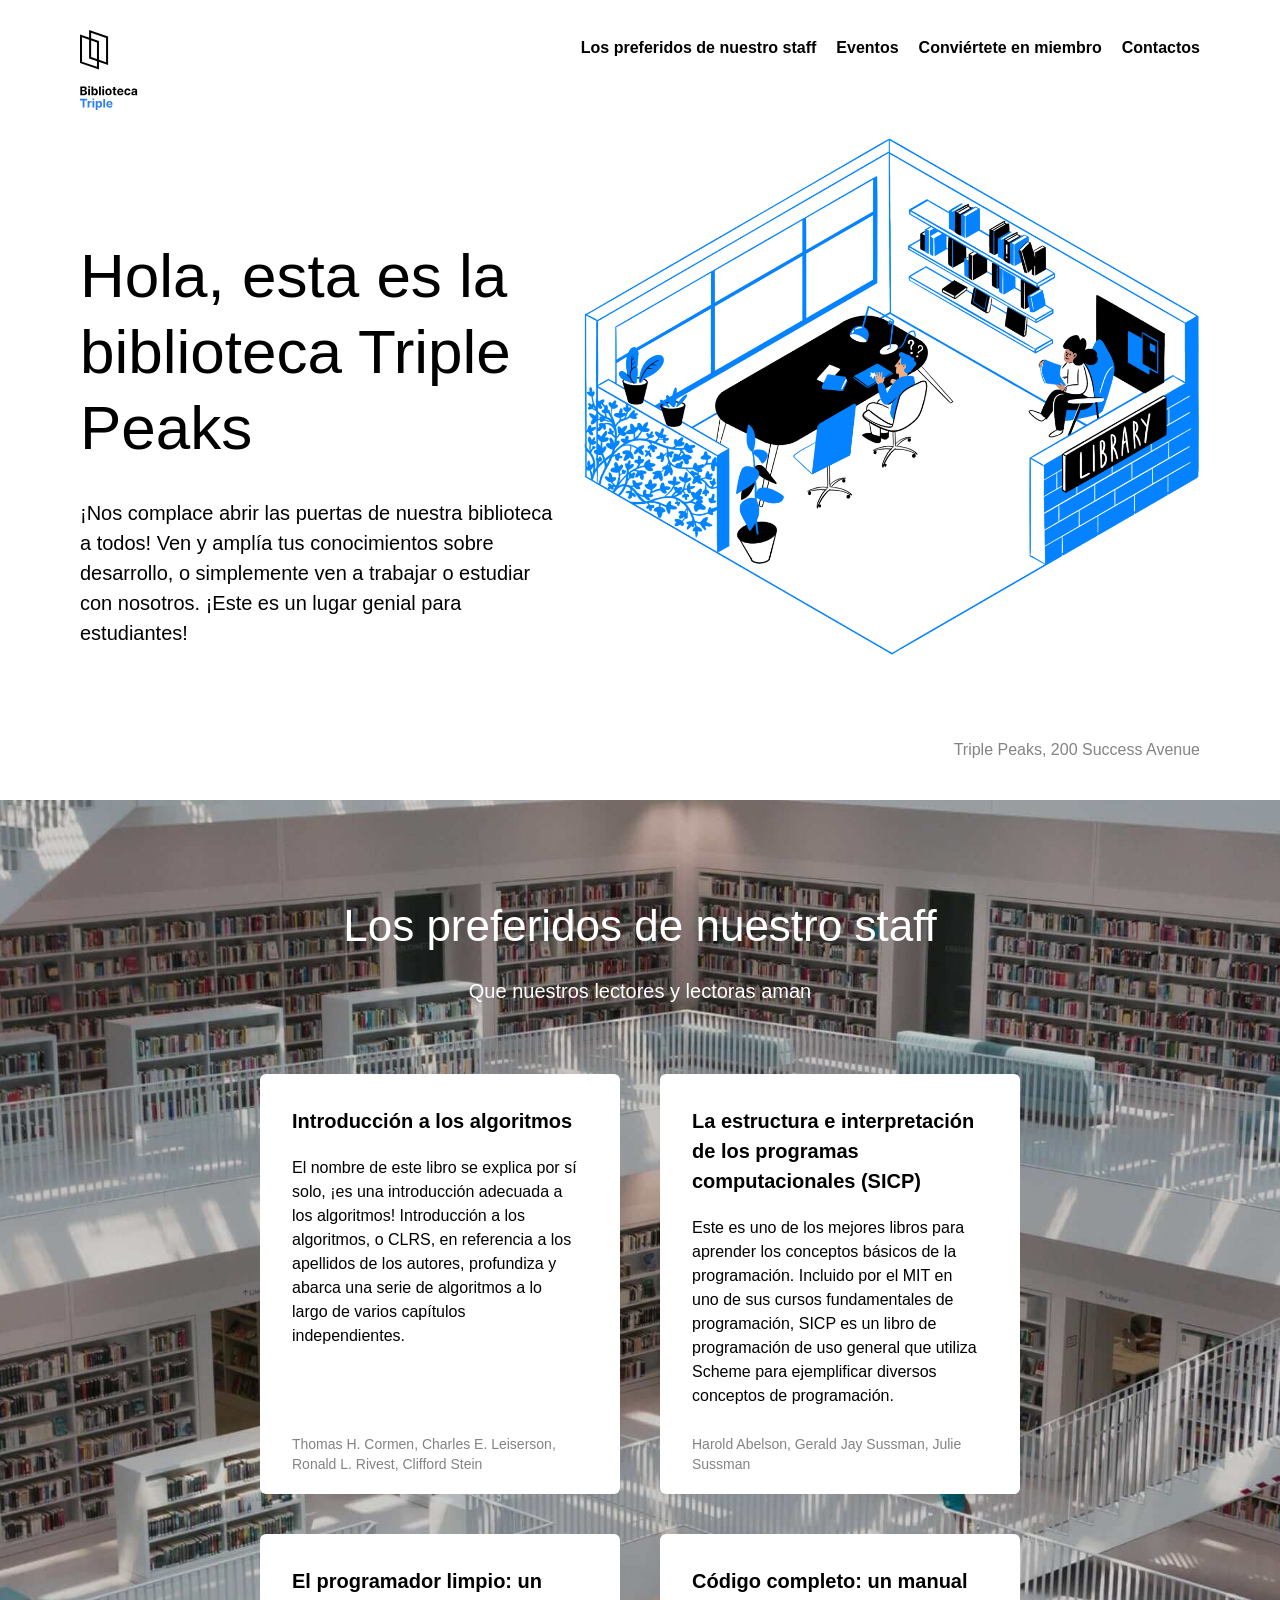
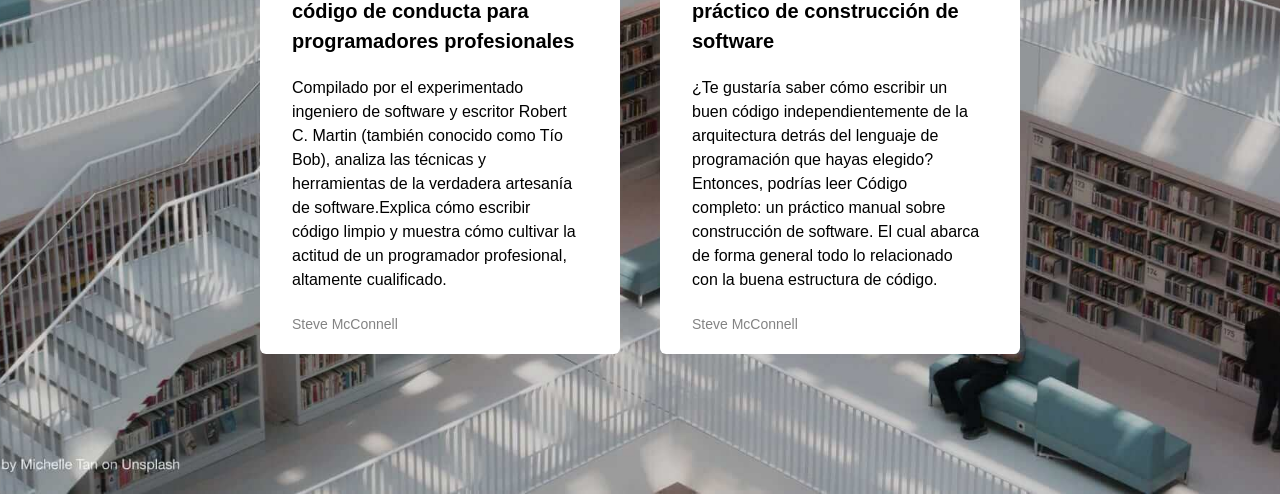
==== index.html @ c28a6a1c "Cambio 31mayo" ====
<!DOCTYPE html>
<html lang="es">
  <head>
    <meta charset="UTF-8" />
    <meta name="viewport" content="width=device-width, initial-scale=1.0" />
    <title>Triple Peaks Library</title>
    <link rel="shortcut icon" href="favicon.ico" />
    <link rel="stylesheet" href="./vendor/normalize.css" />
    <link rel="stylesheet" href="./styles/style.css" />
  </head>

  <body>
    <div class="page">
      <header class="header">
        <nav class="nav">
          <img
            src="./images/logo.svg"
            alt="Triple Peaks Library Logo"
            class="nav__logo"
          />
          <ul class="nav__links">
            <li>
              <a class="nav__link" href="#staff"
                >Los preferidos de nuestro staff</a
              >
            </li>
            <li>
              <a class="nav__link">Eventos</a>
            </li>
            <li>
              <a class="nav__link">Conviértete en miembro</a>
            </li>
            <li>
              <a class="nav__link">Contactos</a>
            </li>
          </ul>
        </nav>
        <div class="header__content">
          <div>
            <h1 class="header__title">
              Hola, esta es la biblioteca Triple Peaks
            </h1>
            <p class="header__description">
              ¡Nos complace abrir las puertas de nuestra biblioteca a todos! Ven
              y amplía tus conocimientos sobre desarrollo, o simplemente ven a
              trabajar o estudiar con nosotros. ¡Este es un lugar genial para
              estudiantes!
            </p>
          </div>

          <img
            src="./images/inside_the_library.png"
            alt="Illustration 'Inside the library'"
            class="header__image"
          />
        </div>
        <div class="header__footer">
          <p class="header__address">Triple Peaks, 200 Success Avenue</p>
        </div>
      </header>
      <main class="content">
        <section class="staff" id="staff">
          <h2 class="staff__title">Los preferidos de nuestro staff</h2>
          <p class="staff__subtitle">Que nuestros lectores y lectoras aman</p>
          <ul class="staff__cards">
            <li class="card">
              <div class="card__content">
                <h3 class="card__title">Introducción a los algoritmos</h3>
                <p class="card__text">
                  El nombre de este libro se explica por sí solo, ¡es una
                  introducción adecuada a los algoritmos! Introducción a los
                  algoritmos, o CLRS, en referencia a los apellidos de los
                  autores, profundiza y abarca una serie de algoritmos a lo
                  largo de varios capítulos independientes.
                </p>
                <p class="card__footer">
                  Thomas H. Cormen, Charles E. Leiserson, Ronald L. Rivest,
                  Clifford Stein
                </p>
              </div>
            </li>
            <li class="card">
              <div class="card__content">
                <h3 class="card__title">
                  La estructura e interpretación de los programas
                  computacionales (SICP)
                </h3>
                <p class="card__text">
                  Este es uno de los mejores libros para aprender los conceptos
                  básicos de la programación. Incluido por el MIT en uno de sus
                  cursos fundamentales de programación, SICP es un libro de
                  programación de uso general que utiliza Scheme para
                  ejemplificar diversos conceptos de programación.
                </p>
                <p class="card__footer">
                  Harold Abelson, Gerald Jay Sussman, Julie Sussman
                </p>
              </div>
            </li>
            <li class="card">
              <div class="card__content">
                <h3 class="card__title">
                  El programador limpio: un código de conducta para
                  programadores profesionales
                </h3>
                <p class="card__text">
                  Compilado por el experimentado ingeniero de software y
                  escritor Robert C. Martin (también conocido como Tío Bob),
                  analiza las técnicas y herramientas de la verdadera artesanía
                  de software.Explica cómo escribir código limpio y muestra cómo
                  cultivar la actitud de un programador profesional, altamente
                  cualificado.
                </p>
                <p class="card__footer">Steve McConnell</p>
              </div>
            </li>
            <li class="card">
              <div class="card__content">
                <h3 class="card__title">
                  Código completo: un manual práctico de construcción de
                  software
                </h3>
                <p class="card__text">
                  ¿Te gustaría saber cómo escribir un buen código
                  independientemente de la arquitectura detrás del lenguaje de
                  programación que hayas elegido? Entonces, podrías leer Código
                  completo: un práctico manual sobre construcción de software.
                  El cual abarca de forma general todo lo relacionado con la
                  buena estructura de código.
                </p>
                <p class="card__footer">Steve McConnell</p>
              </div>
            </li>
          </ul>
        </section>
      </main>
    </div>
  </body>
</html>
---- styles/style.css ----
.page {
  min-width: 1100px;
  max-width: 1600px;
  margin: 0 auto;
  font-family: Arial, sans-serif;
  font-size: 16px;
  line-height: 20px;
}

.header {
  display: flex;
  flex-direction: column;
  height: 100vh;
  min-height: 720px;
  max-height: 800px;
  padding: 30px 80px 40px;
  position: relative;
  box-sizing: border-box;
}

.nav {
  display: flex;
  justify-content: space-between;
}

.nav__logo {
  display: block;
  width: 58px;
  height: 80px;
}

.nav__links {
  display: flex;
  column-gap: 20px;
  list-style-type: none;
  margin: 8px 0 0;
  padding: 0;
}

.nav__link {
  color: #000000;
  text-decoration: none;
  font-weight: bold;
}

.header__content {
  display: flex;
  justify-content: space-between;
}

.header__title {
  font-size: 62px;
  line-height: 76px;
  font-weight: 500;
  max-width: 635px;
  margin: 128px 0 0;
}

.header__description {
  font-size: 20px;
  line-height: 30px;
  max-width: 515px;
  margin: 32px 0 0;
}

.header__image {
  max-width: 636px;
  object-fit: cover;
}

.header__footer {
  margin-top: auto;
  width: 100%;
  display: flex;
  align-items: center;
  justify-content: flex-end;
  box-sizing: border-box;
}

.header__link {
  color: #2f80ed;
  text-decoration: none;
}

.header__address {
  margin: 0;
  color: #838383;
}

.staff {
  box-sizing: border-box;
  padding: 100px 100px 140px 100px;
  margin: 0 auto;
  background-image: url("../images/staff_picks_background.jpg");
  background-repeat: no-repeat;
  background-size: cover;
  background-position: center;
  display: flex;
  flex-direction: column;
  align-items: center;
}

.staff__title {
  font-size: 44px;
  line-height: 52px;
  font-weight: 400;
  color: #fff;
  margin: 0 0 24px;
}

.staff__subtitle {
  font-size: 20px;
  line-height: 30px;
  color: #fff;
  margin: 0;
}

.staff__cards {
  max-width: 760px;
  margin: 68px auto 0;
  padding: 0;
  list-style-type: none;
  display: flex;
  flex-wrap: wrap;
  justify-content: center;
  gap: 40px;
}

.card {
  width: 360px;
  height: 420px;
  background-color: #fff;
  border-radius: 6px;
  padding: 32px 40px 20px 32px;
  box-sizing: border-box;
}

.card__content {
  display: flex;
  flex-direction: column;
  height: 100%;
}

.card__title {
  font-size: 20px;
  line-height: 30px;
  font-weight: 700;
  margin: 0;
}

.card__text {
  font-size: 16px;
  line-height: 24px;
  margin: 20px 0 0;
}

.card__footer {
  font-size: 14px;
  line-height: 20px;
  margin: auto 0 0;
  color: #838383;
}
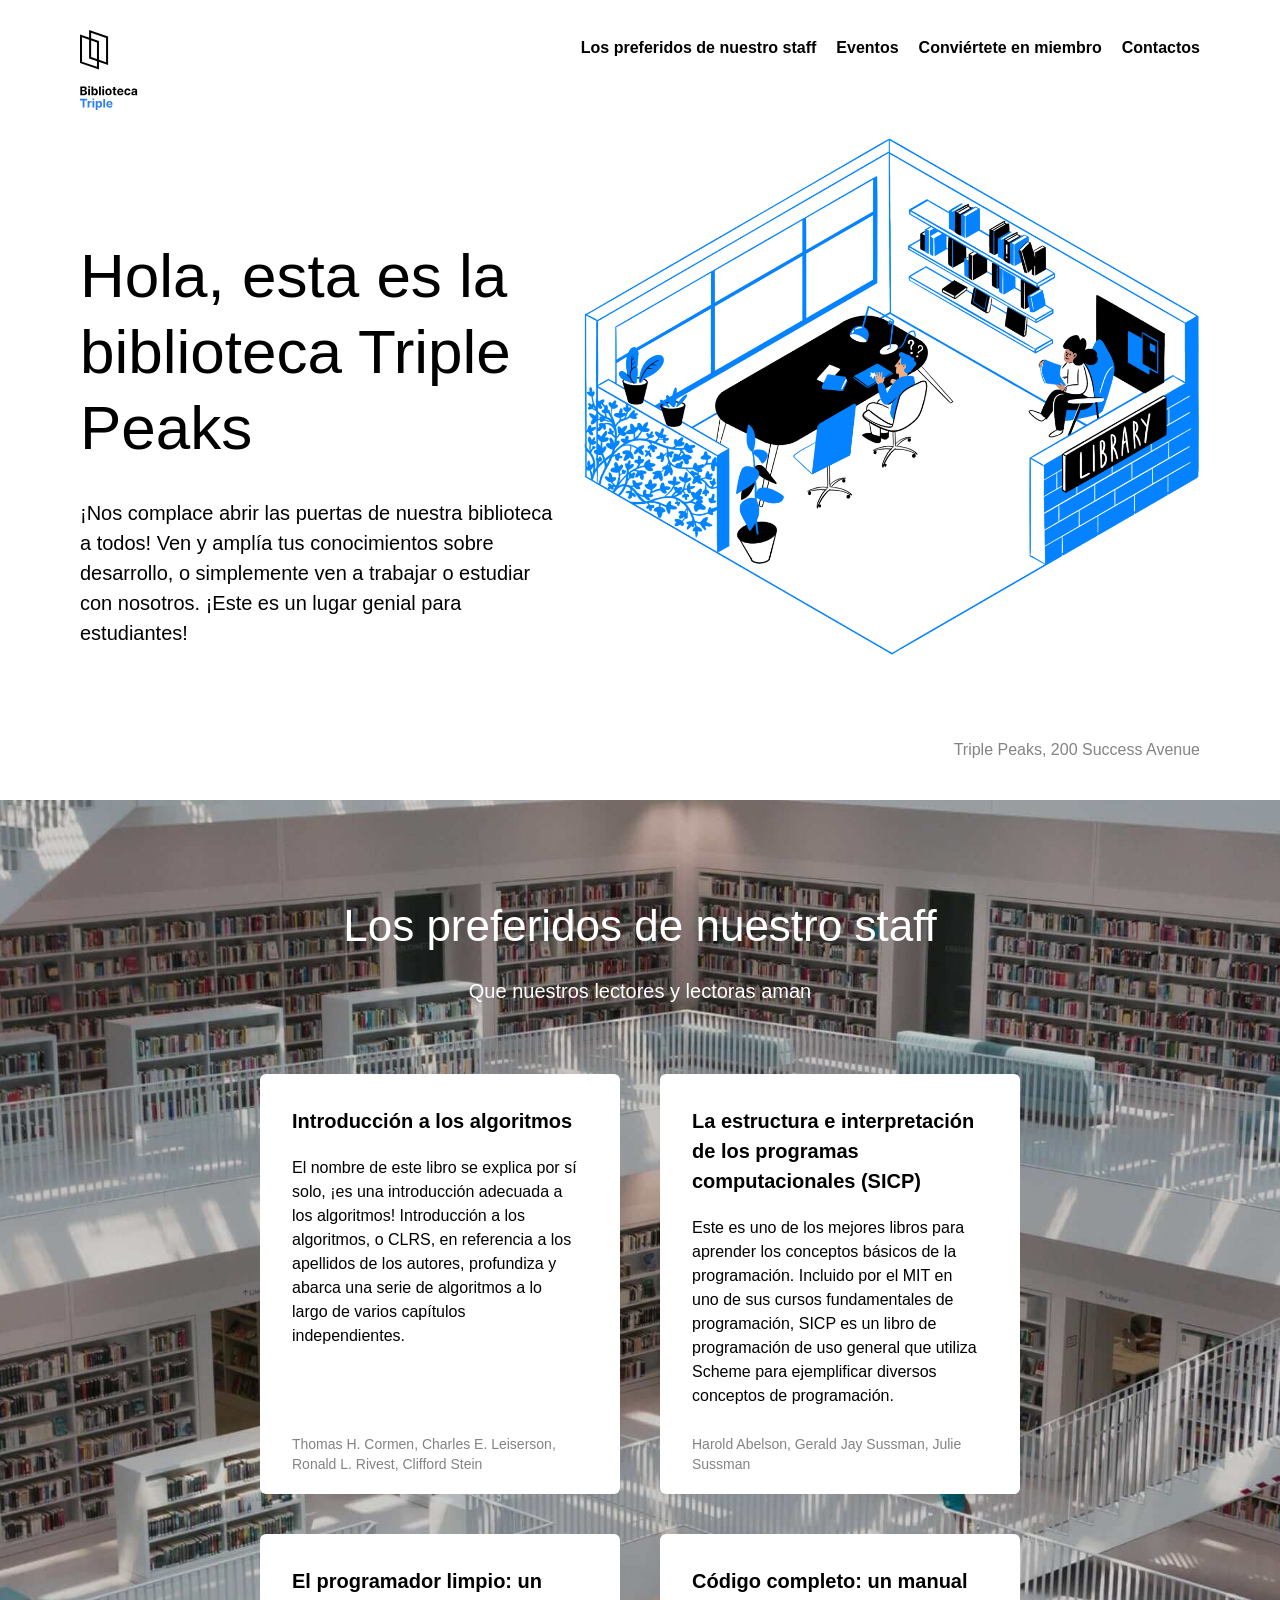
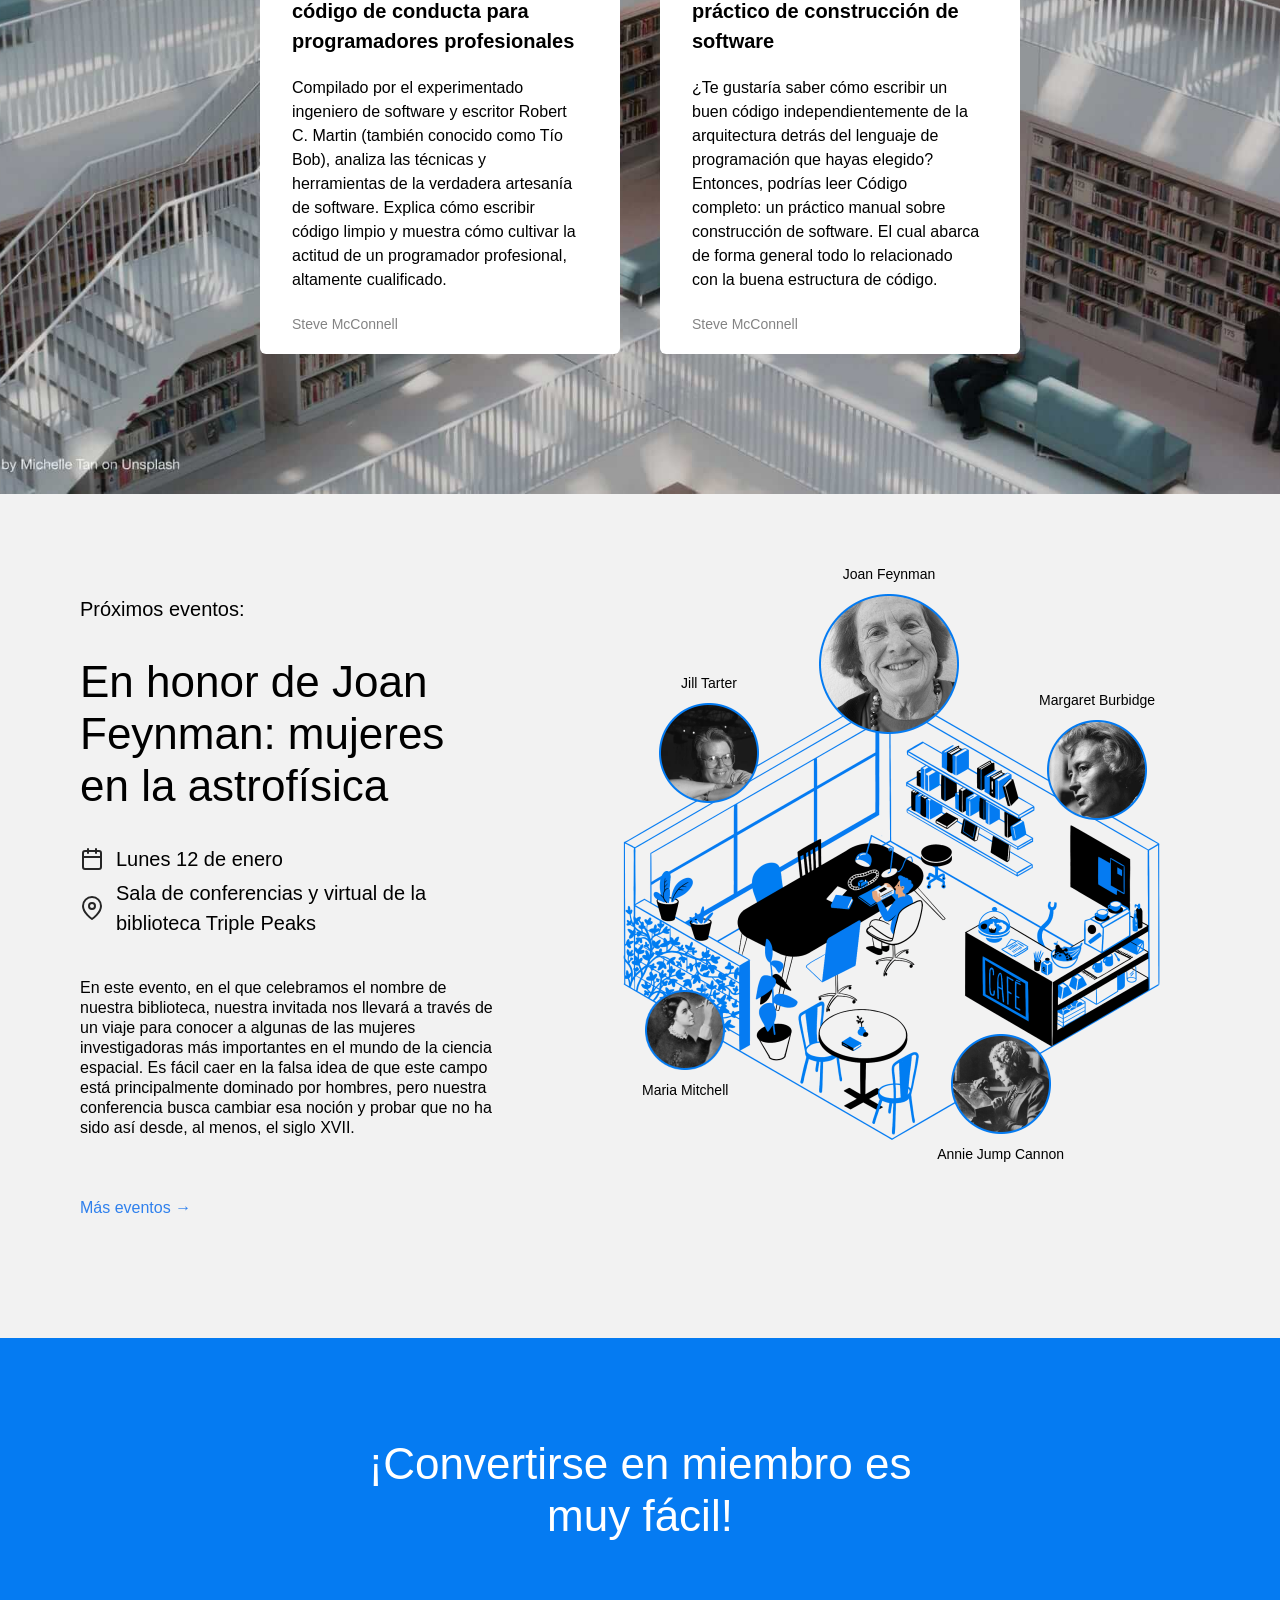
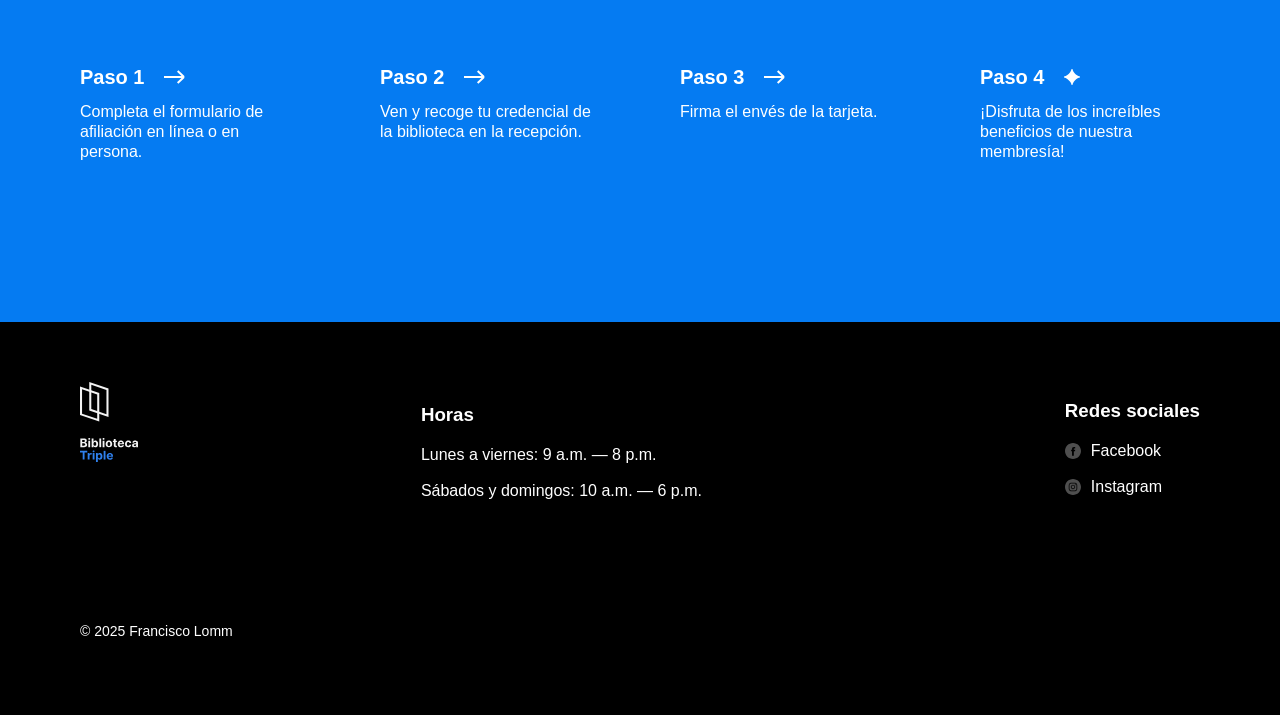
==== commit 109ac8c0: "nueva actualizacion de mi proyecto" ====
--- a/index.html
+++ b/index.html
@@ -25,13 +25,13 @@
               >
             </li>
             <li>
-              <a class="nav__link">Eventos</a>
+              <a class="nav__link" href="#events">Eventos</a>
             </li>
             <li>
-              <a class="nav__link">Conviértete en miembro</a>
+              <a class="nav__link" href="#members">Conviértete en miembro</a>
             </li>
             <li>
-              <a class="nav__link">Contactos</a>
+              <a class="nav__link" href="#contact">Contactos</a>
             </li>
           </ul>
         </nav>
@@ -47,7 +47,6 @@
               estudiantes!
             </p>
           </div>
-
           <img
             src="./images/inside_the_library.png"
             alt="Illustration 'Inside the library'"
@@ -107,9 +106,9 @@
                   Compilado por el experimentado ingeniero de software y
                   escritor Robert C. Martin (también conocido como Tío Bob),
                   analiza las técnicas y herramientas de la verdadera artesanía
-                  de software.Explica cómo escribir código limpio y muestra cómo
-                  cultivar la actitud de un programador profesional, altamente
-                  cualificado.
+                  de software. Explica cómo escribir código limpio y muestra
+                  cómo cultivar la actitud de un programador profesional,
+                  altamente cualificado.
                 </p>
                 <p class="card__footer">Steve McConnell</p>
               </div>
@@ -133,6 +132,198 @@
             </li>
           </ul>
         </section>
+
+        <section class="events" id="events">
+          <div class="events__content">
+            <h2 class="events__heading">Próximos eventos:</h2>
+            <h3 class="events__title">
+              En honor de Joan Feynman: mujeres en la astrofísica
+            </h3>
+            <div class="event-info events__info-section">
+              <div class="event-info__item">
+                <img
+                  src="./images/web_project_3_images/icon_calendar.svg"
+                  alt="Calendar icon"
+                  class="event-info__icon"
+                />
+                <p class="event-info__text">Lunes 12 de enero</p>
+              </div>
+              <div class="event-info__item">
+                <img
+                  src="./images/web_project_3_images/icon_pin.svg"
+                  alt="Pin icon"
+                  class="event-info__icon"
+                />
+                <p class="event-info__text">
+                  Sala de conferencias y virtual de la biblioteca Triple Peaks
+                </p>
+              </div>
+            </div>
+            <p class="events__description">
+              En este evento, en el que celebramos el nombre de nuestra
+              biblioteca, nuestra invitada nos llevará a través de un viaje para
+              conocer a algunas de las mujeres investigadoras más importantes en
+              el mundo de la ciencia espacial. Es fácil caer en la falsa idea de
+              que este campo está principalmente dominado por hombres, pero
+              nuestra conferencia busca cambiar esa noción y probar que no ha
+              sido así desde, al menos, el siglo XVII.
+            </p>
+            <a href="#" class="events__more">Más eventos &rarr;</a>
+          </div>
+
+          <div class="events__cover">
+            <img
+              src="./images/web_project_3_images/cafe.png"
+              alt="Cafe imagen"
+              class="events__image"
+            />
+
+            <div class="person person_name_feynman">
+              <p class="person__caption">Joan Feynman</p>
+              <img
+                src="./images/web_project_3_images/person_feynman.png"
+                alt="Feynman"
+                class="person__image person__image_size_l"
+              />
+            </div>
+
+            <div class="person person_name_burbidge">
+              <p class="person__caption">Margaret Burbidge</p>
+              <img
+                src="./images/web_project_3_images/person_burbidge.png"
+                alt="Burbidge"
+                class="person__image person__image_size_m"
+              />
+            </div>
+
+            <div class="person person_name_cannon">
+              <img
+                src="./images/web_project_3_images/person_cannon.png"
+                alt="Cannon"
+                class="person__image person__image_size_m"
+              />
+              <p class="person__caption">Annie Jump Cannon</p>
+            </div>
+
+            <div class="person person_name_mitchell">
+              <img
+                src="./images/web_project_3_images/person_mitchell.png"
+                alt="Mitchell"
+                class="person__image person__image_size_s"
+              />
+              <p class="person__caption">Maria Mitchell</p>
+            </div>
+
+            <div class="person person_name_tarter">
+              <p class="person__caption">Jill Tarter</p>
+              <img
+                src="./images/web_project_3_images/person_tarter.png"
+                alt="Tarter"
+                class="person__image person__image_size_m"
+              />
+            </div>
+          </div>
+        </section>
+        <section class="membership" id="members">
+          <h2 class="membership__title">
+            ¡Convertirse en miembro es muy fácil!
+          </h2>
+          <ul class="membership__steps">
+            <li class="step">
+              <h3 class="step__title">
+                Paso 1
+                <img
+                  src="./images/web_project_3_images/icon_step_forward.svg"
+                  alt="icon forward"
+                  class="step__icon"
+                />
+              </h3>
+              <p class="step__description">
+                Completa el formulario de afiliación en línea o en persona.
+              </p>
+            </li>
+            <li class="step">
+              <h3 class="step__title">
+                Paso 2
+                <img
+                  src="./images/web_project_3_images/icon_step_forward.svg"
+                  alt="icon forward"
+                  class="step__icon"
+                />
+              </h3>
+              <p class="step__description">
+                Ven y recoge tu credencial de la biblioteca en la recepción.
+              </p>
+            </li>
+            <li class="step">
+              <h3 class="step__title">
+                Paso 3
+                <img
+                  src="./images/web_project_3_images/icon_step_forward.svg"
+                  alt="icon forward"
+                  class="step__icon"
+                />
+              </h3>
+              <p class="step__description">Firma el envés de la tarjeta.</p>
+            </li>
+            <li class="step">
+              <h3 class="step__title">
+                Paso 4
+                <img
+                  src="./images/web_project_3_images/icon_step_finish.svg"
+                  alt="icon finish"
+                  class="step__icon"
+                />
+              </h3>
+              <p class="step__description">
+                ¡Disfruta de los increíbles beneficios de nuestra membresía!
+              </p>
+            </li>
+          </ul>
+        </section>
+        <section class="footer" id="contact">
+          <div class="footer__columns">
+            <div class="footer__column">
+              <div class="footer__logo">
+                <img
+                  src="images/web_project_3_images/logo_white.svg"
+                  alt="Logo footer"
+                />
+              </div>
+            </div>
+            <div class="footer__column">
+              <div class="footer__column_content_hours">
+                <h3 class="footer__column-heading">Horas</h3>
+                <p>Lunes a viernes: 9 a.m. — 8 p.m.</p>
+                <p>Sábados y domingos: 10 a.m. — 6 p.m.</p>
+              </div>
+            </div>
+            <div class="footer__column">
+              <div class="footer__column_content_social">
+                <h3 class="footer__column-heading">Redes sociales</h3>
+                <ul class="footer__list">
+                  <li class="footer__list-item">
+                    <img
+                      src="./images/web_project_3_images/facebook_white.svg"
+                      class="footer__social-icon"
+                      alt="Facebook"
+                    />
+                    <a href="#" class="footer__column-link">Facebook</a>
+                  </li>
+                  <li class="footer__list-item">
+                    <img
+                      src="./images/web_project_3_images/instagram_white.svg"
+                      class="footer__social-icon"
+                      alt="Instagram"
+                    />
+                    <a href="#" class="footer__column-link">Instagram</a>
+                  </li>
+                </ul>
+              </div>
+            </div>
+          </div>
+          <p class="footer__copyright">© 2025 Francisco Lomm</p>
+        </section>
       </main>
     </div>
   </body>
--- a/styles/style.css
+++ b/styles/style.css
@@ -160,3 +160,245 @@
   margin: auto 0 0;
   color: #838383;
 }
+.events {
+  padding: 100px 0 120px 80px;
+  display: flex;
+  align-items: start;
+  justify-content: space-between;
+  box-sizing: border-box;
+  background-color: #f2f2f2;
+}
+
+.events__content {
+  flex-basis: 580px;
+}
+
+.events__heading {
+  font-size: 20px;
+  font-weight: 500;
+  line-height: 30px;
+  margin: 0;
+}
+
+.events__title {
+  font-size: 44px;
+  font-weight: 500;
+  line-height: 52px;
+  margin: 32px 0 0;
+}
+
+.events__info-section {
+  margin-top: 32px;
+}
+
+.event-info__item {
+  display: flex;
+  align-items: center;
+  margin-bottom: 4px;
+  font-weight: 500;
+}
+
+.event-info__icon {
+  background-repeat: no-repeat;
+  background-position: center;
+  margin-right: 12px;
+  width: 24px;
+  height: 24px;
+}
+
+.event-info__text {
+  font-size: 20px;
+  font-weight: 500;
+  line-height: 30px;
+  margin: 0;
+}
+
+.events__description {
+  margin: 40px 0 60px;
+}
+
+.events__more {
+  color: #2f80ed;
+  text-decoration: none;
+}
+
+.events__cover {
+  flex-grow: 1;
+  flex-shrink: 0;
+  flex-basis: 780px;
+  max-width: 780px;
+  position: relative;
+}
+
+.events__image {
+  max-width: 100%;
+}
+
+.person {
+  position: absolute;
+  display: flex;
+  align-items: center;
+  flex-direction: column;
+  gap: 10px;
+}
+
+.person_name_feynman {
+  top: -30px;
+  left: 319px;
+}
+
+.person_name_burbidge {
+  top: 96px;
+  right: 125px;
+}
+
+.person_name_cannon {
+  right: 216px;
+  bottom: 18px;
+}
+
+.person_name_mitchell {
+  bottom: 82px;
+  left: 142px;
+}
+
+.person_name_tarter {
+  left: 159px;
+  top: 79px;
+}
+
+.person__image {
+  max-width: 100%;
+}
+
+.person__image_size_l {
+  width: 140px;
+}
+
+.person__image_size_m {
+  width: 100px;
+}
+
+.person__image_size_s {
+  width: 80px;
+}
+
+.person__caption {
+  text-align: center;
+  font-size: 14px;
+  margin: 0;
+}
+.membership {
+  padding: 100px 0 140px;
+  background-color: #057bf2;
+  color: #ffffff;
+}
+
+.membership__title {
+  max-width: 574px;
+  margin: 0 auto;
+  text-align: center;
+  font-size: 44px;
+  font-weight: 500;
+  line-height: 52px;
+}
+
+.membership__steps {
+  list-style-type: none;
+  padding: 0;
+  margin: 100px 0 0;
+  display: flex;
+  justify-content: center;
+  gap: 40px;
+  flex-wrap: nowrap;
+  width: 100%;
+}
+
+.step {
+  width: 220px;
+  padding: 20px;
+}
+
+.step__title {
+  margin: 0;
+  font-size: 20px;
+  line-height: 30px;
+  font-weight: 700;
+  display: flex;
+  align-items: center;
+}
+
+.step__icon {
+  margin-left: 20px;
+}
+
+.step__description {
+  margin: 10px 0 0;
+}
+
+.footer {
+  background-color: #000000;
+  color: white;
+  padding: 60px 80px;
+}
+.footer__columns {
+  display: flex;
+  justify-content: space-between;
+  align-items: flex-start;
+  gap: auto;
+}
+
+.footer__column {
+  display: flex;
+  flex-direction: column;
+  gap: 16px;
+}
+
+.footer__logo {
+  width: 58px;
+  height: 80px;
+}
+
+.footer__column_content_hours {
+  margin: 4px 0;
+  font-size: 16px;
+  gap: 16px;
+}
+
+.footer__column-heading {
+  margin-bottom: 20px;
+}
+
+.footer__column_content_social {
+  display: flex;
+  flex-direction: column;
+  margin-left: 80px;
+}
+
+.footer__list {
+  list-style-type: none;
+  padding: 0;
+  margin: 0;
+}
+
+.footer__list-item {
+  display: flex;
+  align-items: center;
+  margin-bottom: 16px;
+}
+
+.footer__column-link {
+  color: white;
+  text-decoration: none;
+}
+
+.footer__social-icon {
+  width: 16px;
+  height: 16px;
+  margin-right: 10px;
+}
+
+.footer__copyright {
+  margin-top: 100px;
+  font-size: 14px;
+}
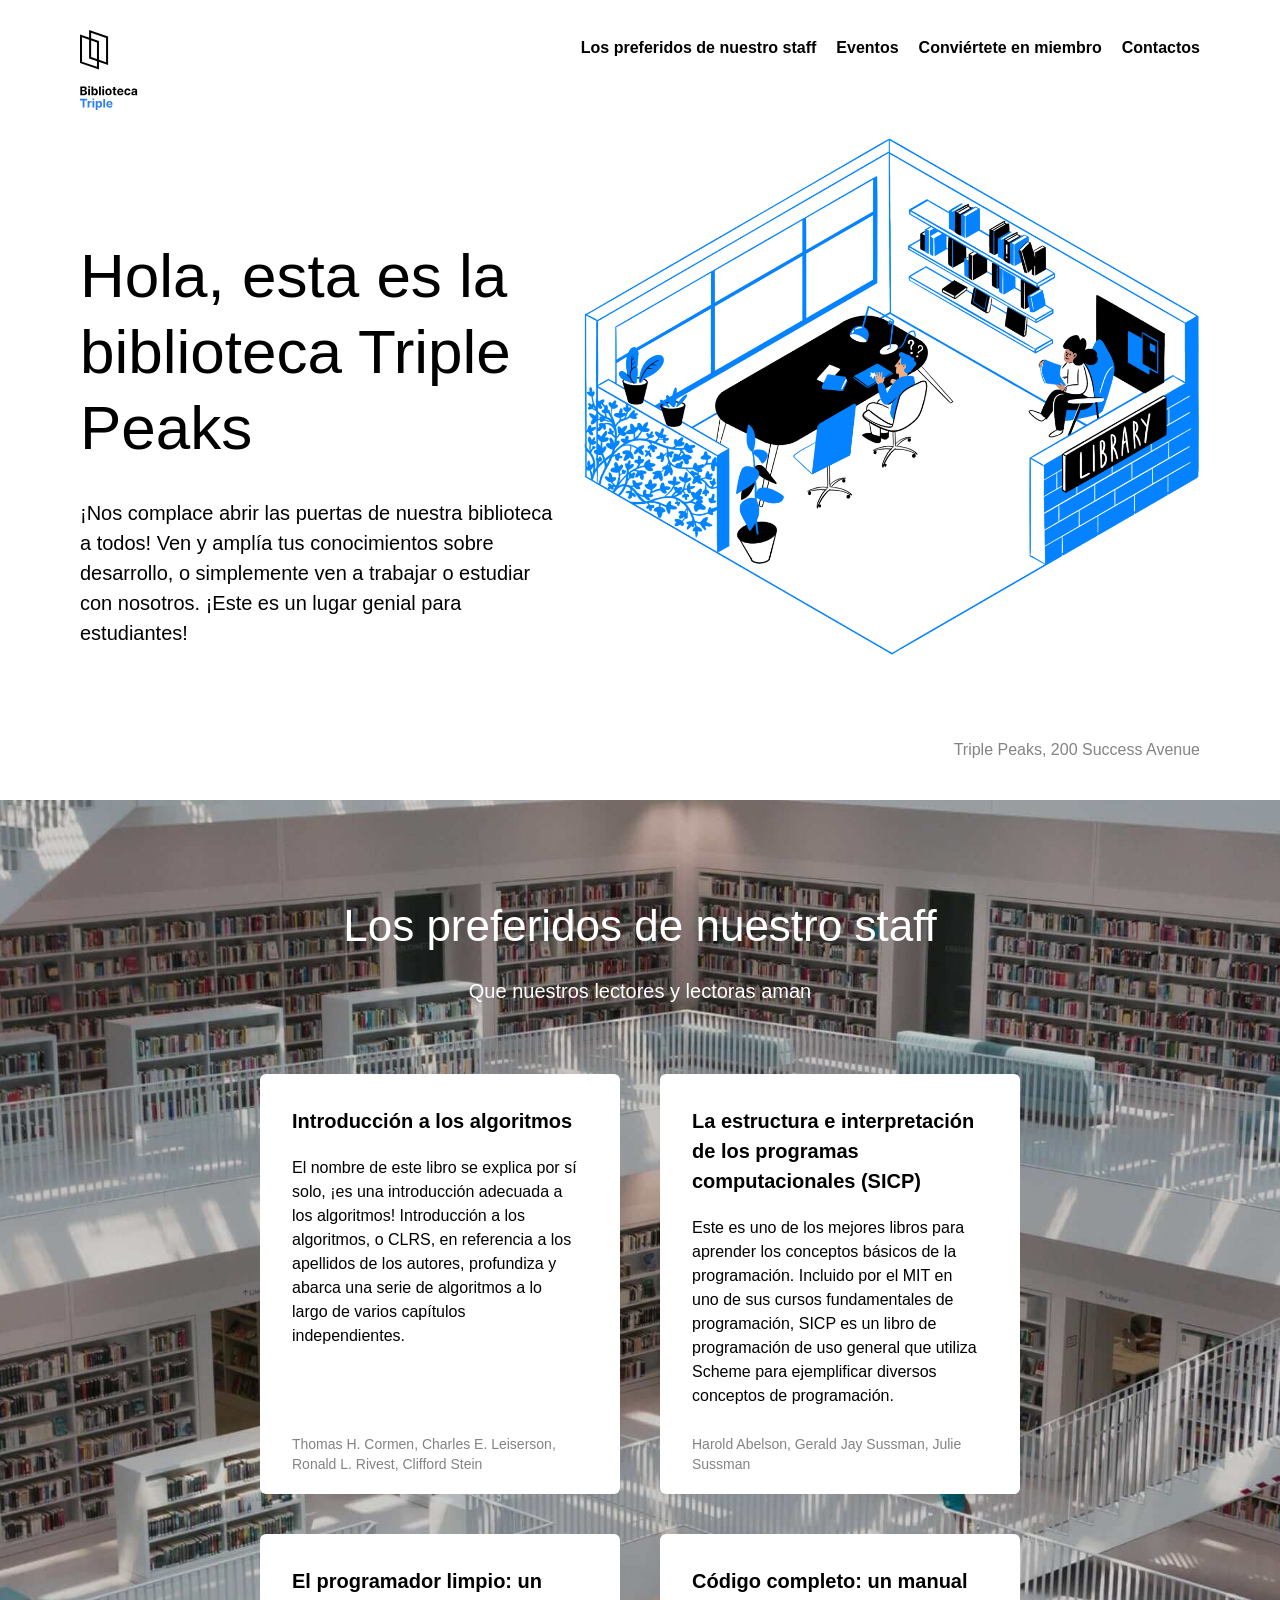
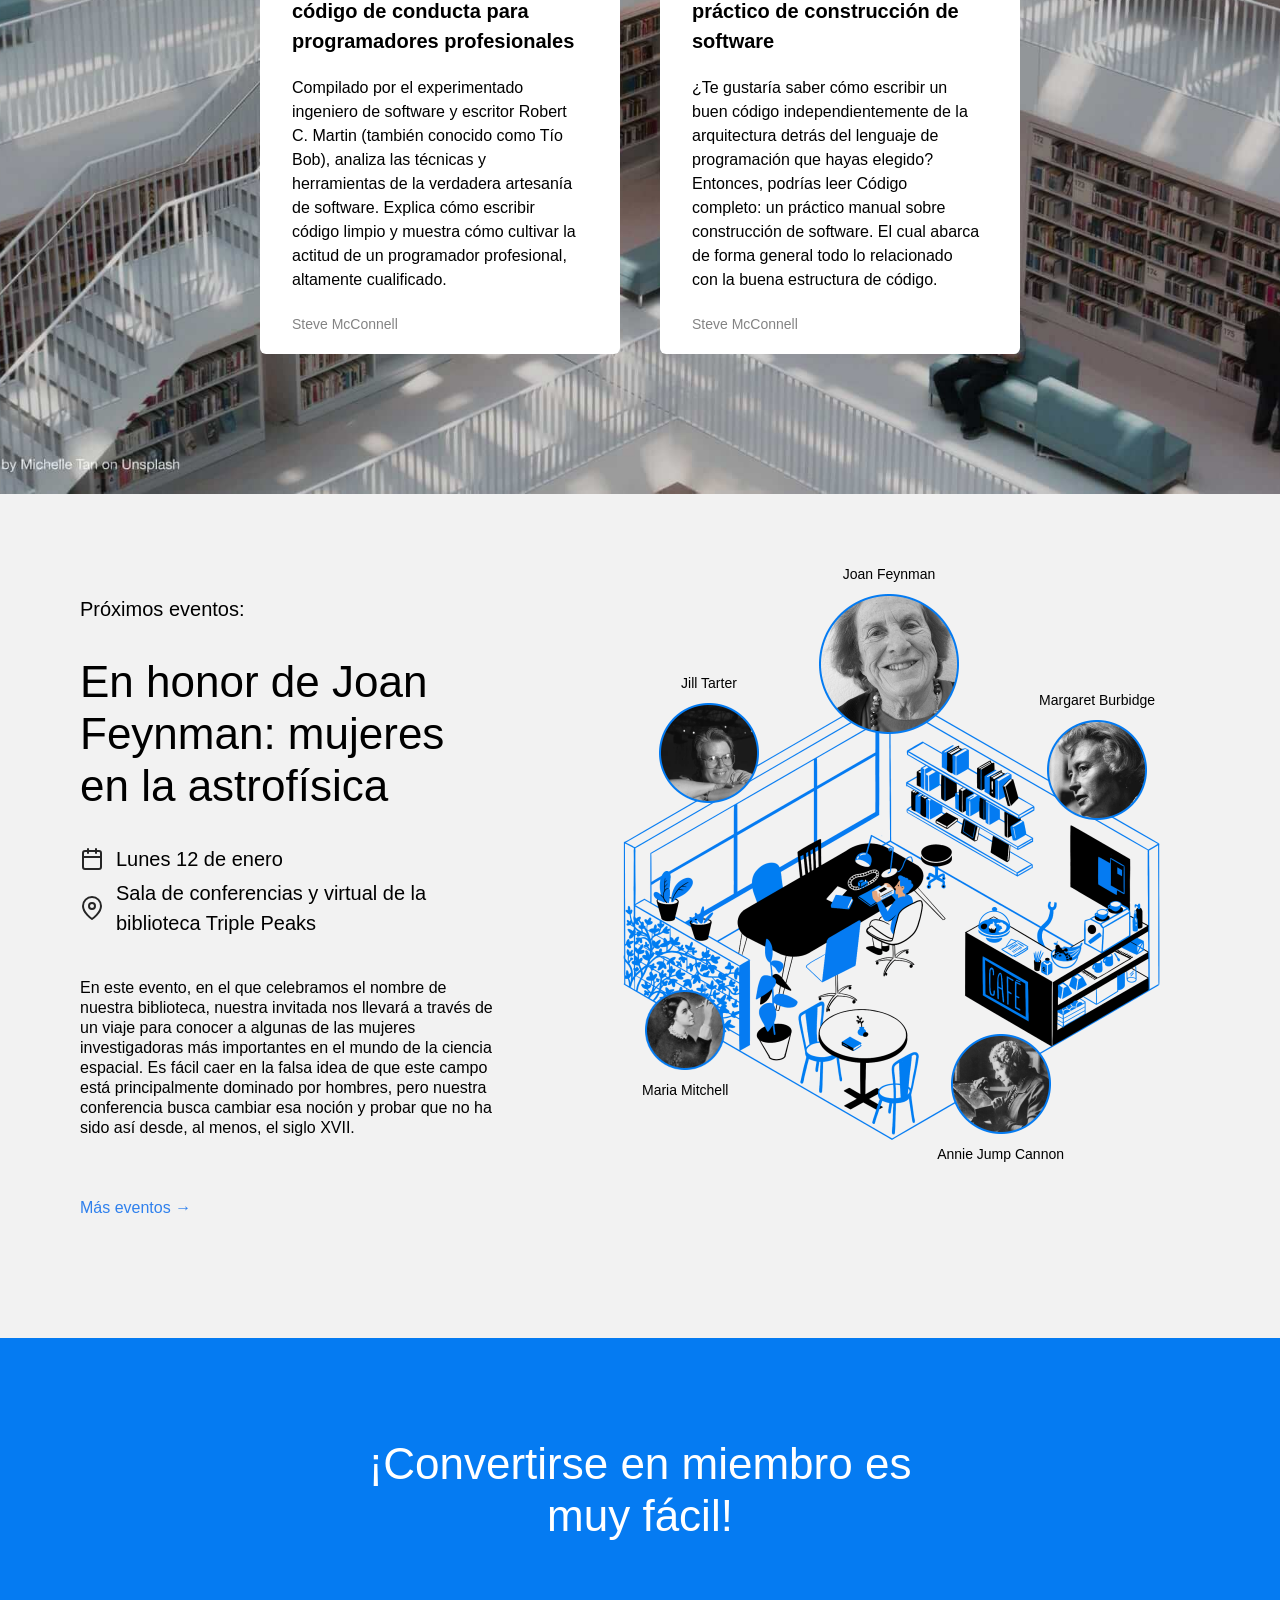
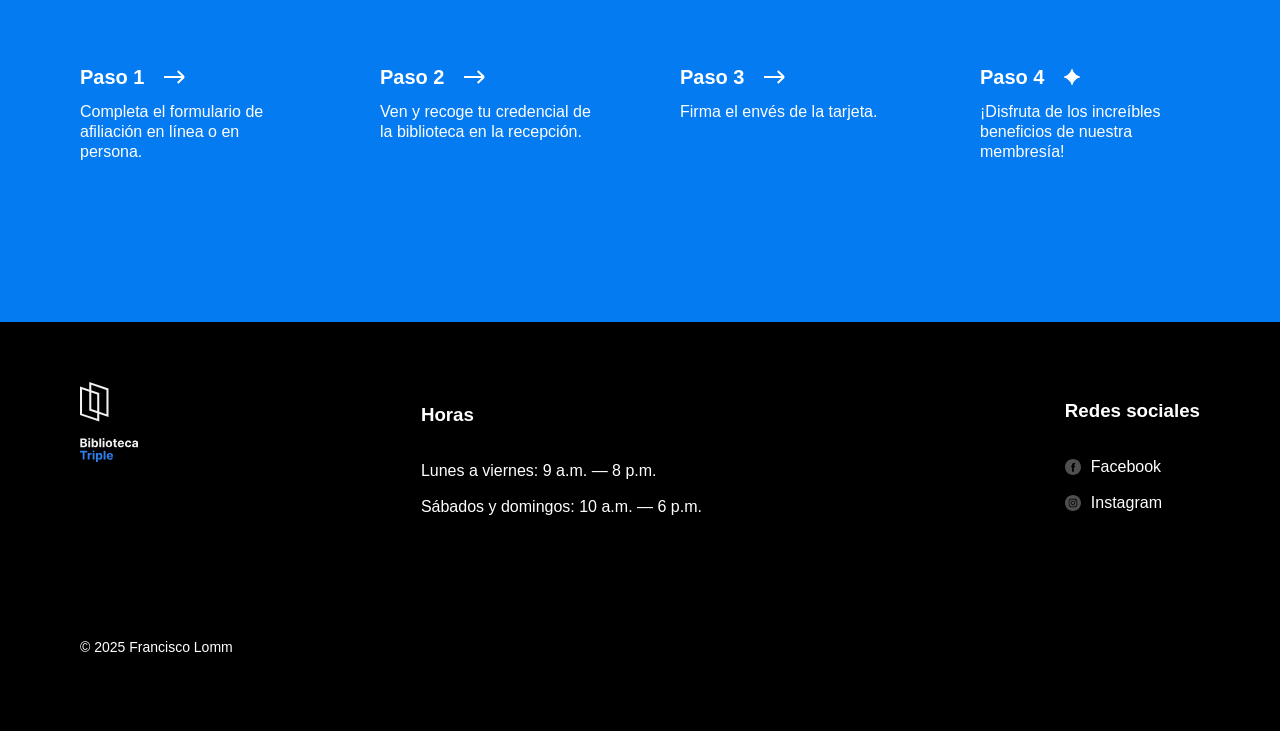
==== commit f2b5afb0: "Class sprint 3 change" ====
--- a/index.html
+++ b/index.html
@@ -24,15 +24,11 @@
                 >Los preferidos de nuestro staff</a
               >
             </li>
-            <li>
-              <a class="nav__link" href="#events">Eventos</a>
-            </li>
+            <li><a class="nav__link" href="#events">Eventos</a></li>
             <li>
               <a class="nav__link" href="#members">Conviértete en miembro</a>
             </li>
-            <li>
-              <a class="nav__link" href="#contact">Contactos</a>
-            </li>
+            <li><a class="nav__link" href="#contact">Contactos</a></li>
           </ul>
         </nav>
         <div class="header__content">
@@ -57,6 +53,7 @@
           <p class="header__address">Triple Peaks, 200 Success Avenue</p>
         </div>
       </header>
+
       <main class="content">
         <section class="staff" id="staff">
           <h2 class="staff__title">Los preferidos de nuestro staff</h2>
@@ -177,7 +174,6 @@
               alt="Cafe imagen"
               class="events__image"
             />
-
             <div class="person person_name_feynman">
               <p class="person__caption">Joan Feynman</p>
               <img
@@ -186,7 +182,6 @@
                 class="person__image person__image_size_l"
               />
             </div>
-
             <div class="person person_name_burbidge">
               <p class="person__caption">Margaret Burbidge</p>
               <img
@@ -195,7 +190,6 @@
                 class="person__image person__image_size_m"
               />
             </div>
-
             <div class="person person_name_cannon">
               <img
                 src="./images/web_project_3_images/person_cannon.png"
@@ -204,7 +198,6 @@
               />
               <p class="person__caption">Annie Jump Cannon</p>
             </div>
-
             <div class="person person_name_mitchell">
               <img
                 src="./images/web_project_3_images/person_mitchell.png"
@@ -213,7 +206,6 @@
               />
               <p class="person__caption">Maria Mitchell</p>
             </div>
-
             <div class="person person_name_tarter">
               <p class="person__caption">Jill Tarter</p>
               <img
@@ -224,6 +216,7 @@
             </div>
           </div>
         </section>
+
         <section class="membership" id="members">
           <h2 class="membership__title">
             ¡Convertirse en miembro es muy fácil!
@@ -281,50 +274,60 @@
             </li>
           </ul>
         </section>
-        <section class="footer" id="contact">
-          <div class="footer__columns">
-            <div class="footer__column">
-              <div class="footer__logo">
-                <img
-                  src="images/web_project_3_images/logo_white.svg"
-                  alt="Logo footer"
-                />
-              </div>
-            </div>
-            <div class="footer__column">
-              <div class="footer__column_content_hours">
-                <h3 class="footer__column-heading">Horas</h3>
-                <p>Lunes a viernes: 9 a.m. — 8 p.m.</p>
-                <p>Sábados y domingos: 10 a.m. — 6 p.m.</p>
-              </div>
-            </div>
-            <div class="footer__column">
-              <div class="footer__column_content_social">
-                <h3 class="footer__column-heading">Redes sociales</h3>
-                <ul class="footer__list">
-                  <li class="footer__list-item">
-                    <img
-                      src="./images/web_project_3_images/facebook_white.svg"
-                      class="footer__social-icon"
-                      alt="Facebook"
-                    />
-                    <a href="#" class="footer__column-link">Facebook</a>
-                  </li>
-                  <li class="footer__list-item">
-                    <img
-                      src="./images/web_project_3_images/instagram_white.svg"
-                      class="footer__social-icon"
-                      alt="Instagram"
-                    />
-                    <a href="#" class="footer__column-link">Instagram</a>
-                  </li>
-                </ul>
-              </div>
-            </div>
-          </div>
-          <p class="footer__copyright">© 2025 Francisco Lomm</p>
-        </section>
       </main>
+
+      <footer class="footer" id="contact">
+        <div class="footer__columns">
+          <div class="footer__column">
+            <img
+              class="footer__logo"
+              src="images/web_project_3_images/logo_white.svg"
+              alt="Logo footer"
+            />
+          </div>
+          <div class="footer__column footer__column_content_hours">
+            <h3 class="footer__column-heading">Horas</h3>
+            <ul class="footer__list">
+              <li class="footer__list-item">
+                Lunes a viernes: 9 a.m. — 8 p.m.
+              </li>
+              <li class="footer__list-item">
+                Sábados y domingos: 10 a.m. — 6 p.m.
+              </li>
+            </ul>
+          </div>
+          <div class="footer__column footer__column_content_social">
+            <h3 class="footer__column-heading">Redes sociales</h3>
+            <ul class="footer__list">
+              <li class="footer__list-item">
+                <img
+                  src="./images/web_project_3_images/facebook_white.svg"
+                  class="footer__social-icon"
+                  alt="Facebook"
+                />
+                <a
+                  href="https://www.facebook.com/solo.lindogatito"
+                  class="footer__column-link"
+                  >Facebook</a
+                >
+              </li>
+              <li class="footer__list-item">
+                <img
+                  src="./images/web_project_3_images/instagram_white.svg"
+                  class="footer__social-icon"
+                  alt="Instagram"
+                />
+                <a
+                  href="https://www.instagram.com/pancho_lomm/"
+                  class="footer__column-link"
+                  >Instagram</a
+                >
+              </li>
+            </ul>
+          </div>
+        </div>
+        <p class="footer__copyright">© 2025 Francisco Lomm</p>
+      </footer>
     </div>
   </body>
 </html>
--- a/styles/style.css
+++ b/styles/style.css
@@ -345,7 +345,6 @@
   display: flex;
   justify-content: space-between;
   align-items: flex-start;
-  gap: auto;
 }
 
 .footer__column {
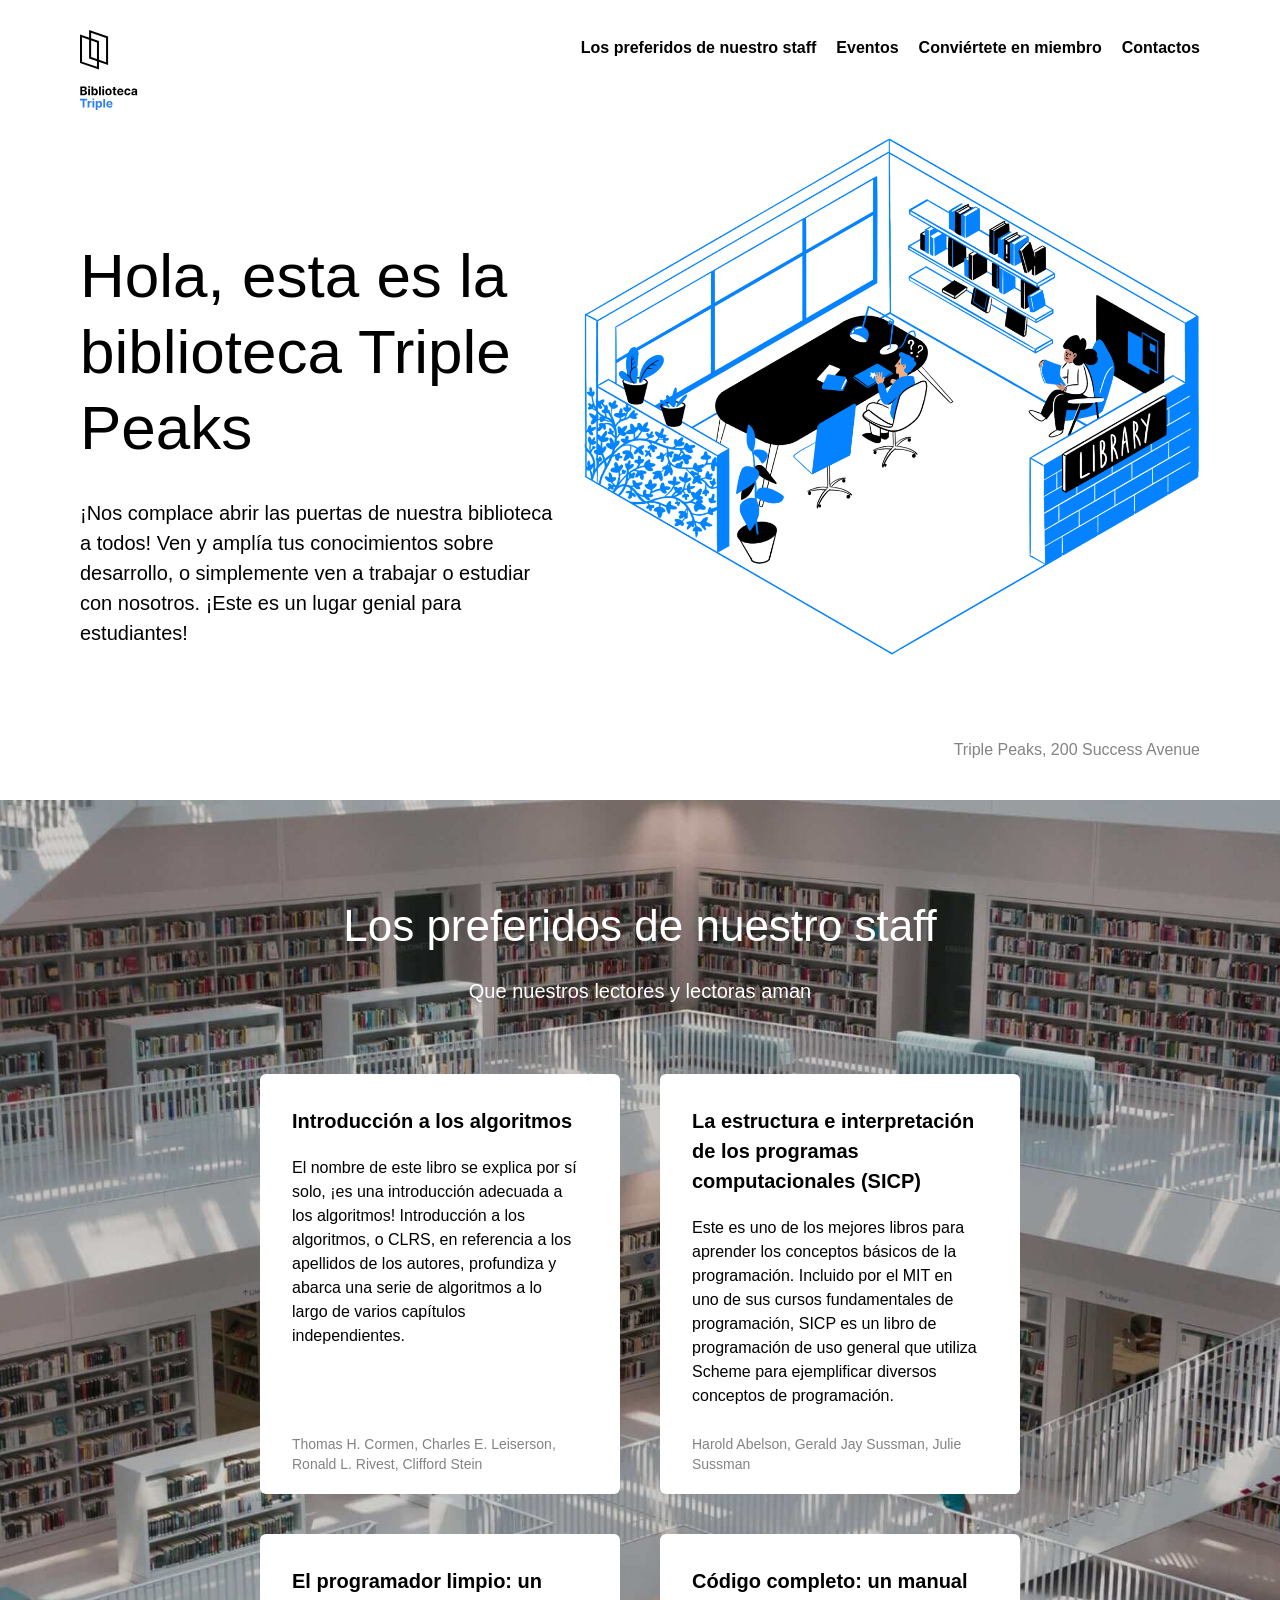
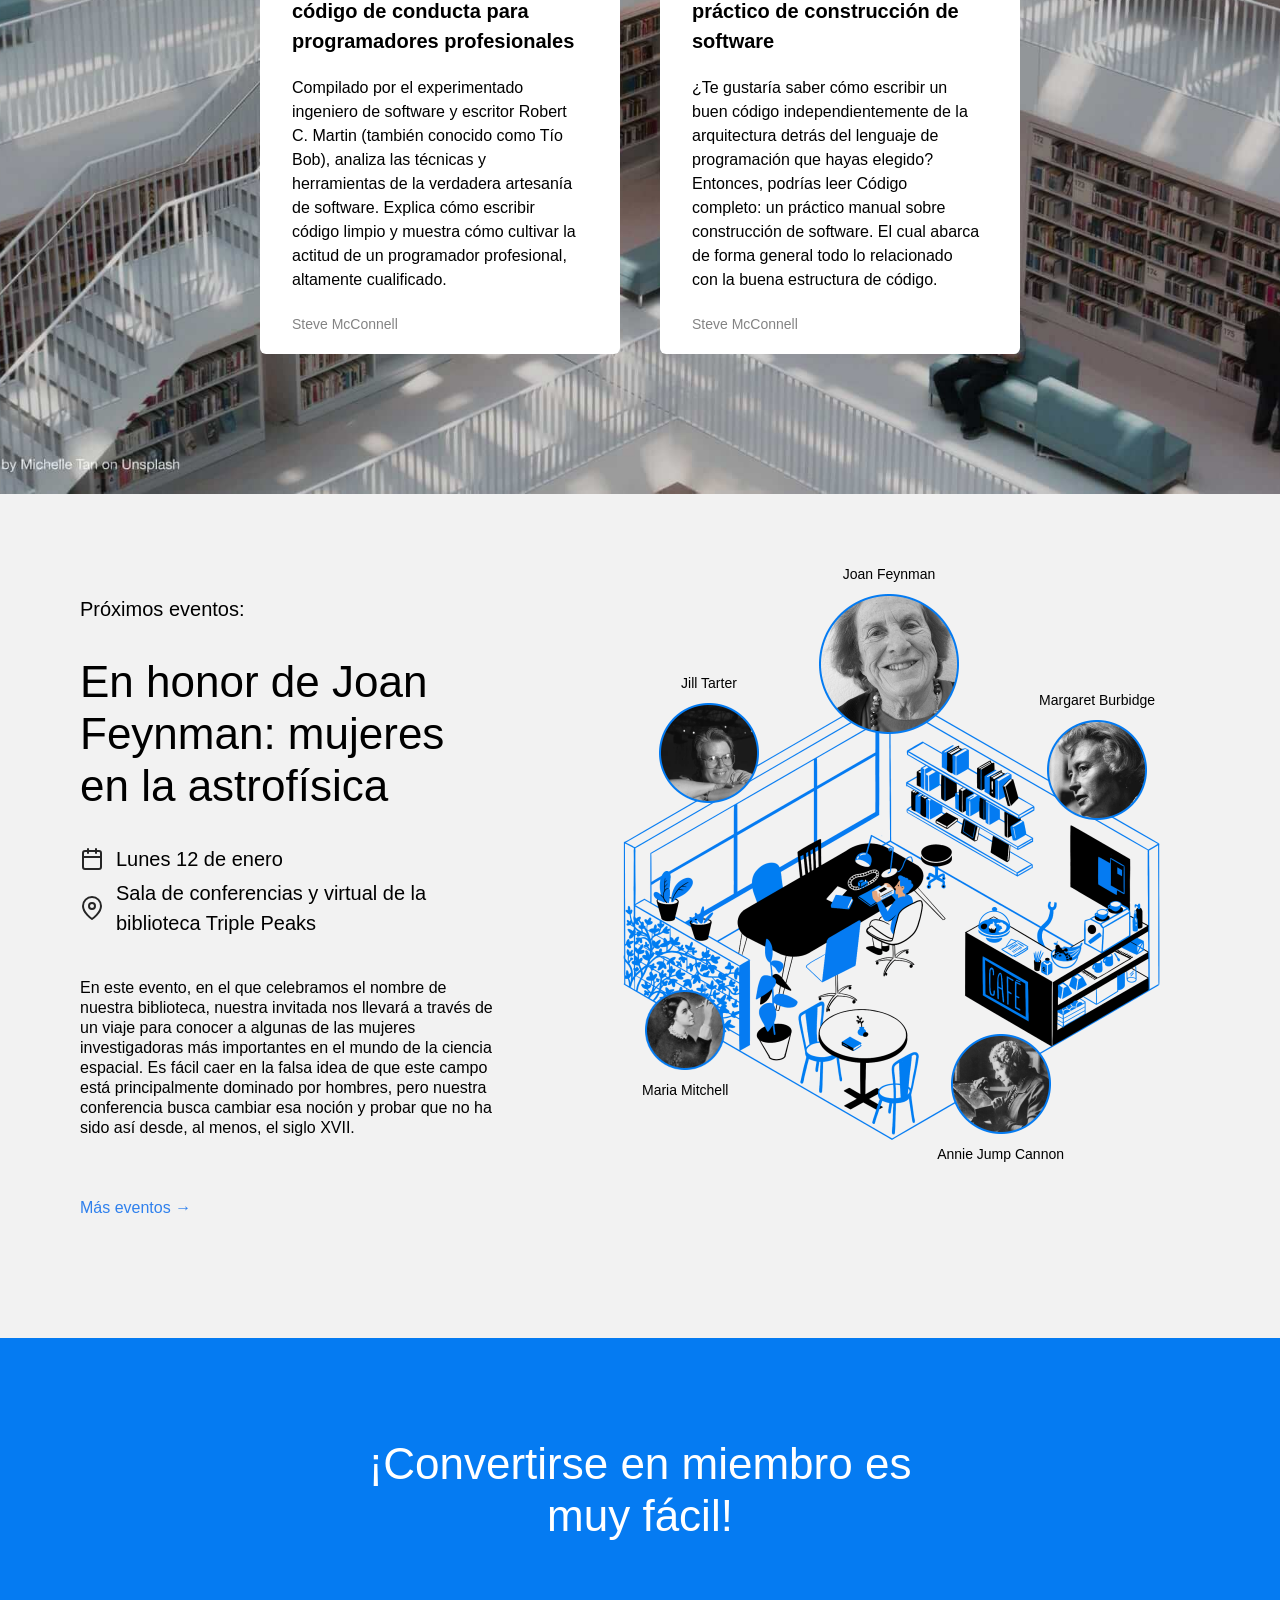
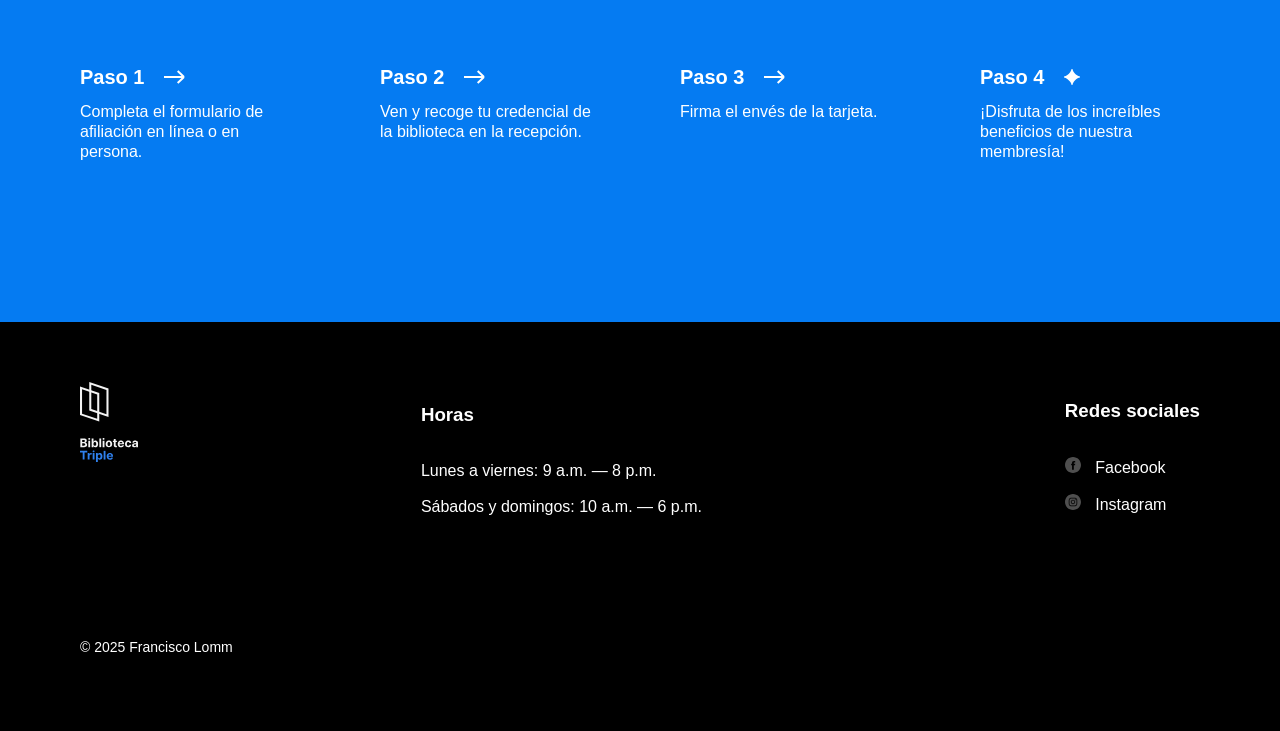
==== commit bf9fd8d1: "Sprint 3 li change" ====
--- a/index.html
+++ b/index.html
@@ -300,28 +300,30 @@
             <h3 class="footer__column-heading">Redes sociales</h3>
             <ul class="footer__list">
               <li class="footer__list-item">
-                <img
-                  src="./images/web_project_3_images/facebook_white.svg"
-                  class="footer__social-icon"
-                  alt="Facebook"
-                />
                 <a
                   href="https://www.facebook.com/solo.lindogatito"
                   class="footer__column-link"
-                  >Facebook</a
                 >
+                  <img
+                    src="./images/web_project_3_images/facebook_white.svg"
+                    class="footer__social-icon"
+                    alt="Facebook"
+                  />
+                  Facebook
+                </a>
               </li>
               <li class="footer__list-item">
-                <img
-                  src="./images/web_project_3_images/instagram_white.svg"
-                  class="footer__social-icon"
-                  alt="Instagram"
-                />
                 <a
                   href="https://www.instagram.com/pancho_lomm/"
                   class="footer__column-link"
-                  >Instagram</a
                 >
+                  <img
+                    src="./images/web_project_3_images/instagram_white.svg"
+                    class="footer__social-icon"
+                    alt="Instagram"
+                  />
+                  Instagram
+                </a>
               </li>
             </ul>
           </div>
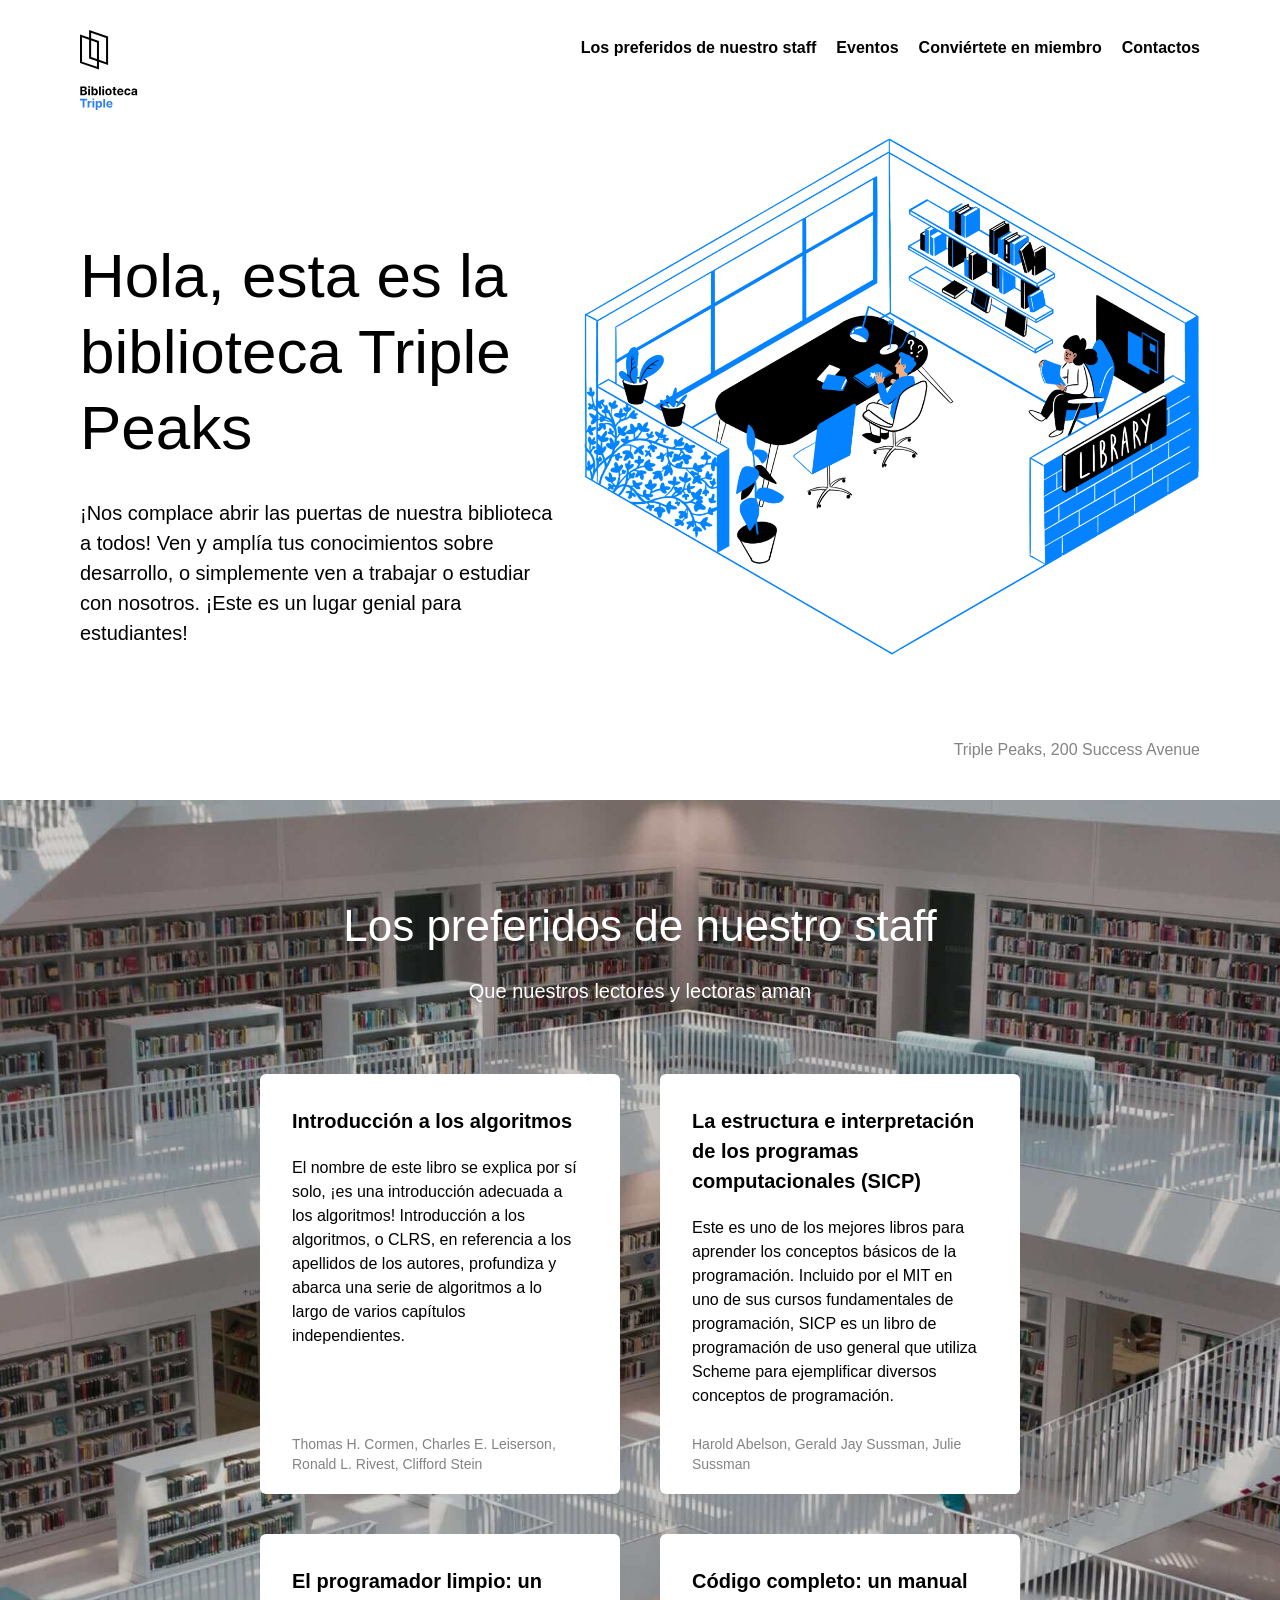
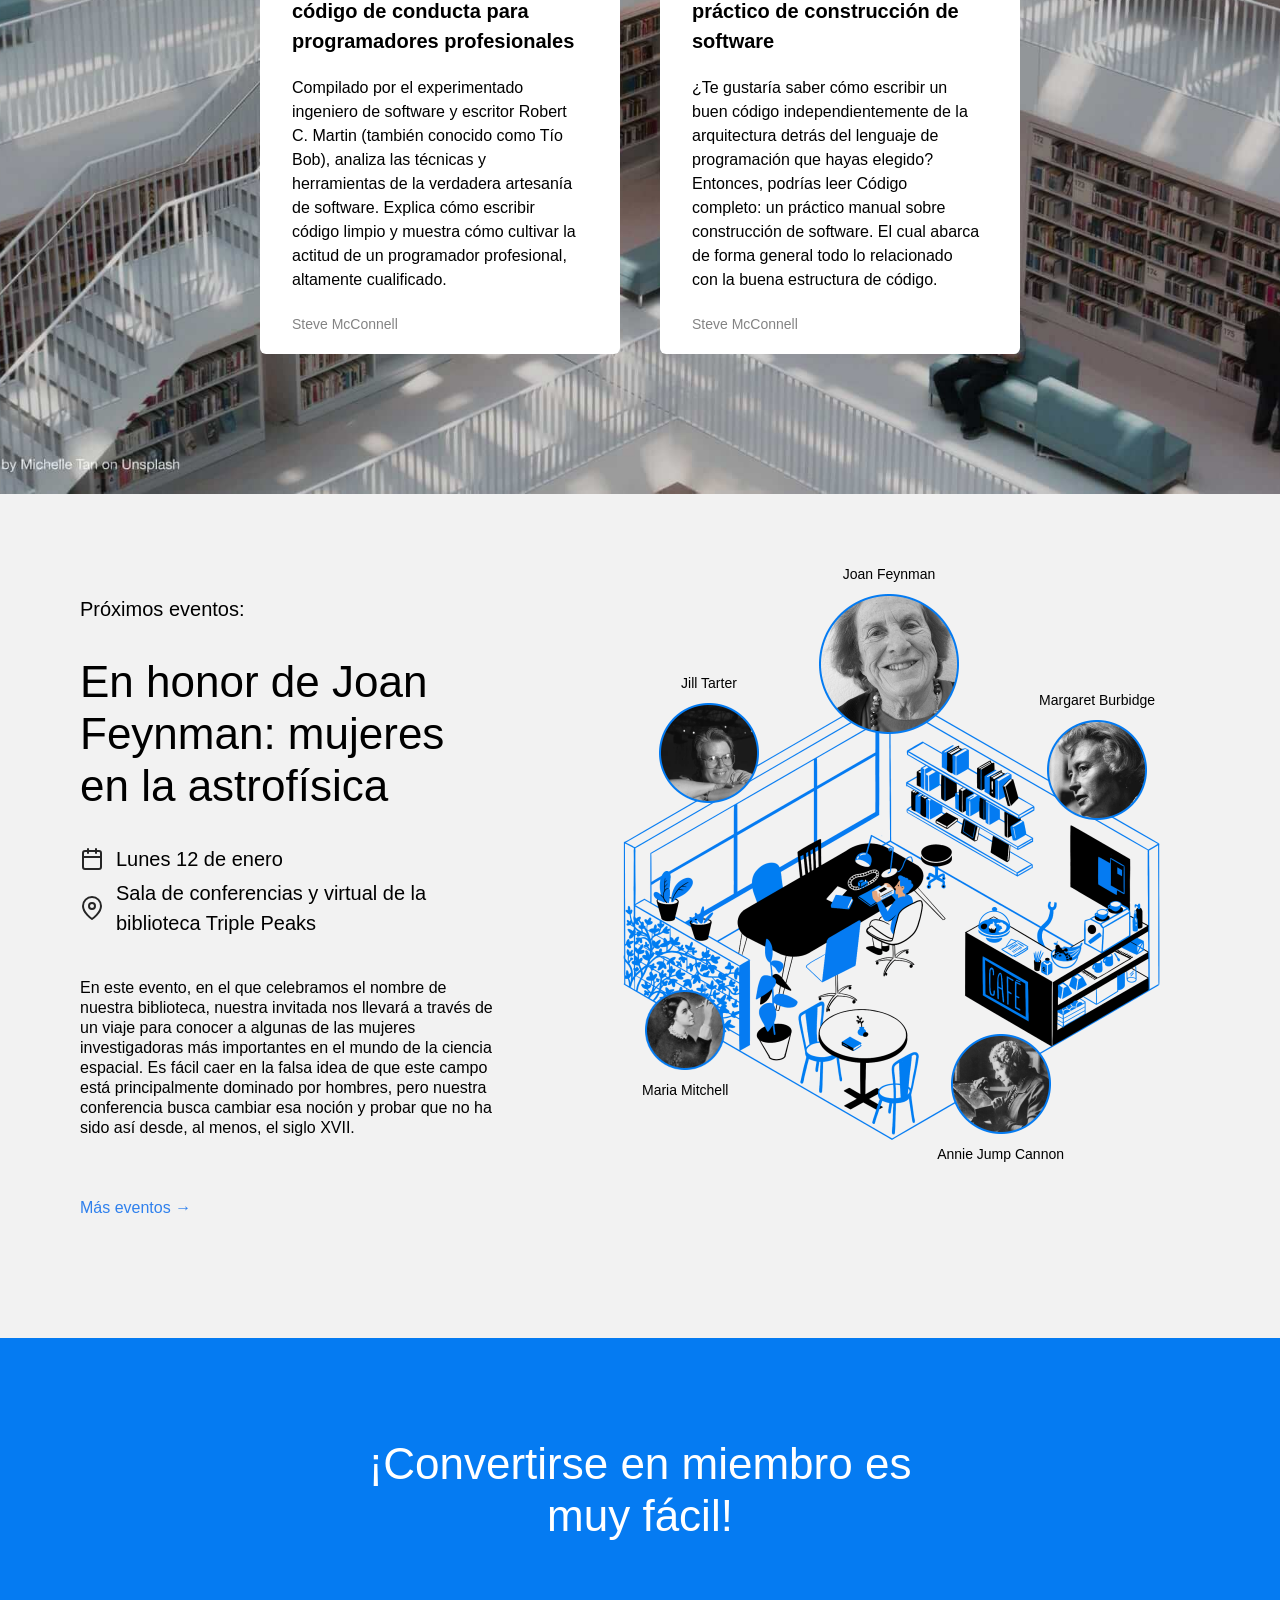
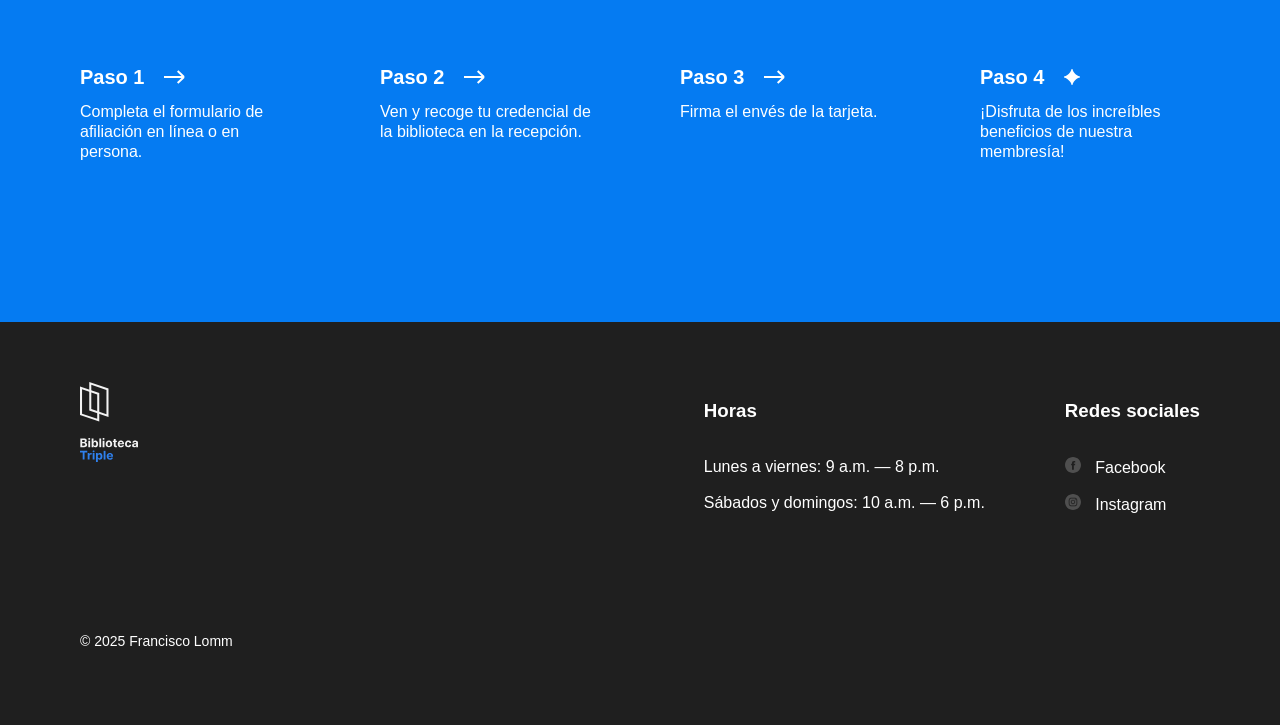
==== commit 99d61445: "CSS Change" ====
--- a/index.html
+++ b/index.html
@@ -26,9 +26,9 @@
             </li>
             <li><a class="nav__link" href="#events">Eventos</a></li>
             <li>
-              <a class="nav__link" href="#members">Conviértete en miembro</a>
-            </li>
-            <li><a class="nav__link" href="#contact">Contactos</a></li>
+              <a class="nav__link" href="#membership">Conviértete en miembro</a>
+            </li>
+            <li><a class="nav__link" href="#footer">Contactos</a></li>
           </ul>
         </nav>
         <div class="header__content">
@@ -217,7 +217,7 @@
           </div>
         </section>
 
-        <section class="membership" id="members">
+        <section class="membership" id="membership">
           <h2 class="membership__title">
             ¡Convertirse en miembro es muy fácil!
           </h2>
@@ -276,7 +276,7 @@
         </section>
       </main>
 
-      <footer class="footer" id="contact">
+      <footer class="footer" id="footer">
         <div class="footer__columns">
           <div class="footer__column">
             <img
@@ -300,10 +300,7 @@
             <h3 class="footer__column-heading">Redes sociales</h3>
             <ul class="footer__list">
               <li class="footer__list-item">
-                <a
-                  href="https://www.facebook.com/solo.lindogatito"
-                  class="footer__column-link"
-                >
+                <a href="#" class="footer__column-link">
                   <img
                     src="./images/web_project_3_images/facebook_white.svg"
                     class="footer__social-icon"
@@ -313,10 +310,7 @@
                 </a>
               </li>
               <li class="footer__list-item">
-                <a
-                  href="https://www.instagram.com/pancho_lomm/"
-                  class="footer__column-link"
-                >
+                <a href="#" class="footer__column-link">
                   <img
                     src="./images/web_project_3_images/instagram_white.svg"
                     class="footer__social-icon"
--- a/styles/style.css
+++ b/styles/style.css
@@ -315,7 +315,7 @@
 }
 
 .step {
-  width: 220px;
+  flex-basis: 220px;
   padding: 20px;
 }
 
@@ -337,9 +337,10 @@
 }
 
 .footer {
-  background-color: #000000;
+  background-color: #1f1f1f;
   color: white;
   padding: 60px 80px;
+  box-sizing: border-box;
 }
 .footer__columns {
   display: flex;
@@ -359,7 +360,7 @@
 }
 
 .footer__column_content_hours {
-  margin: 4px 0;
+  margin-left: auto;
   font-size: 16px;
   gap: 16px;
 }
